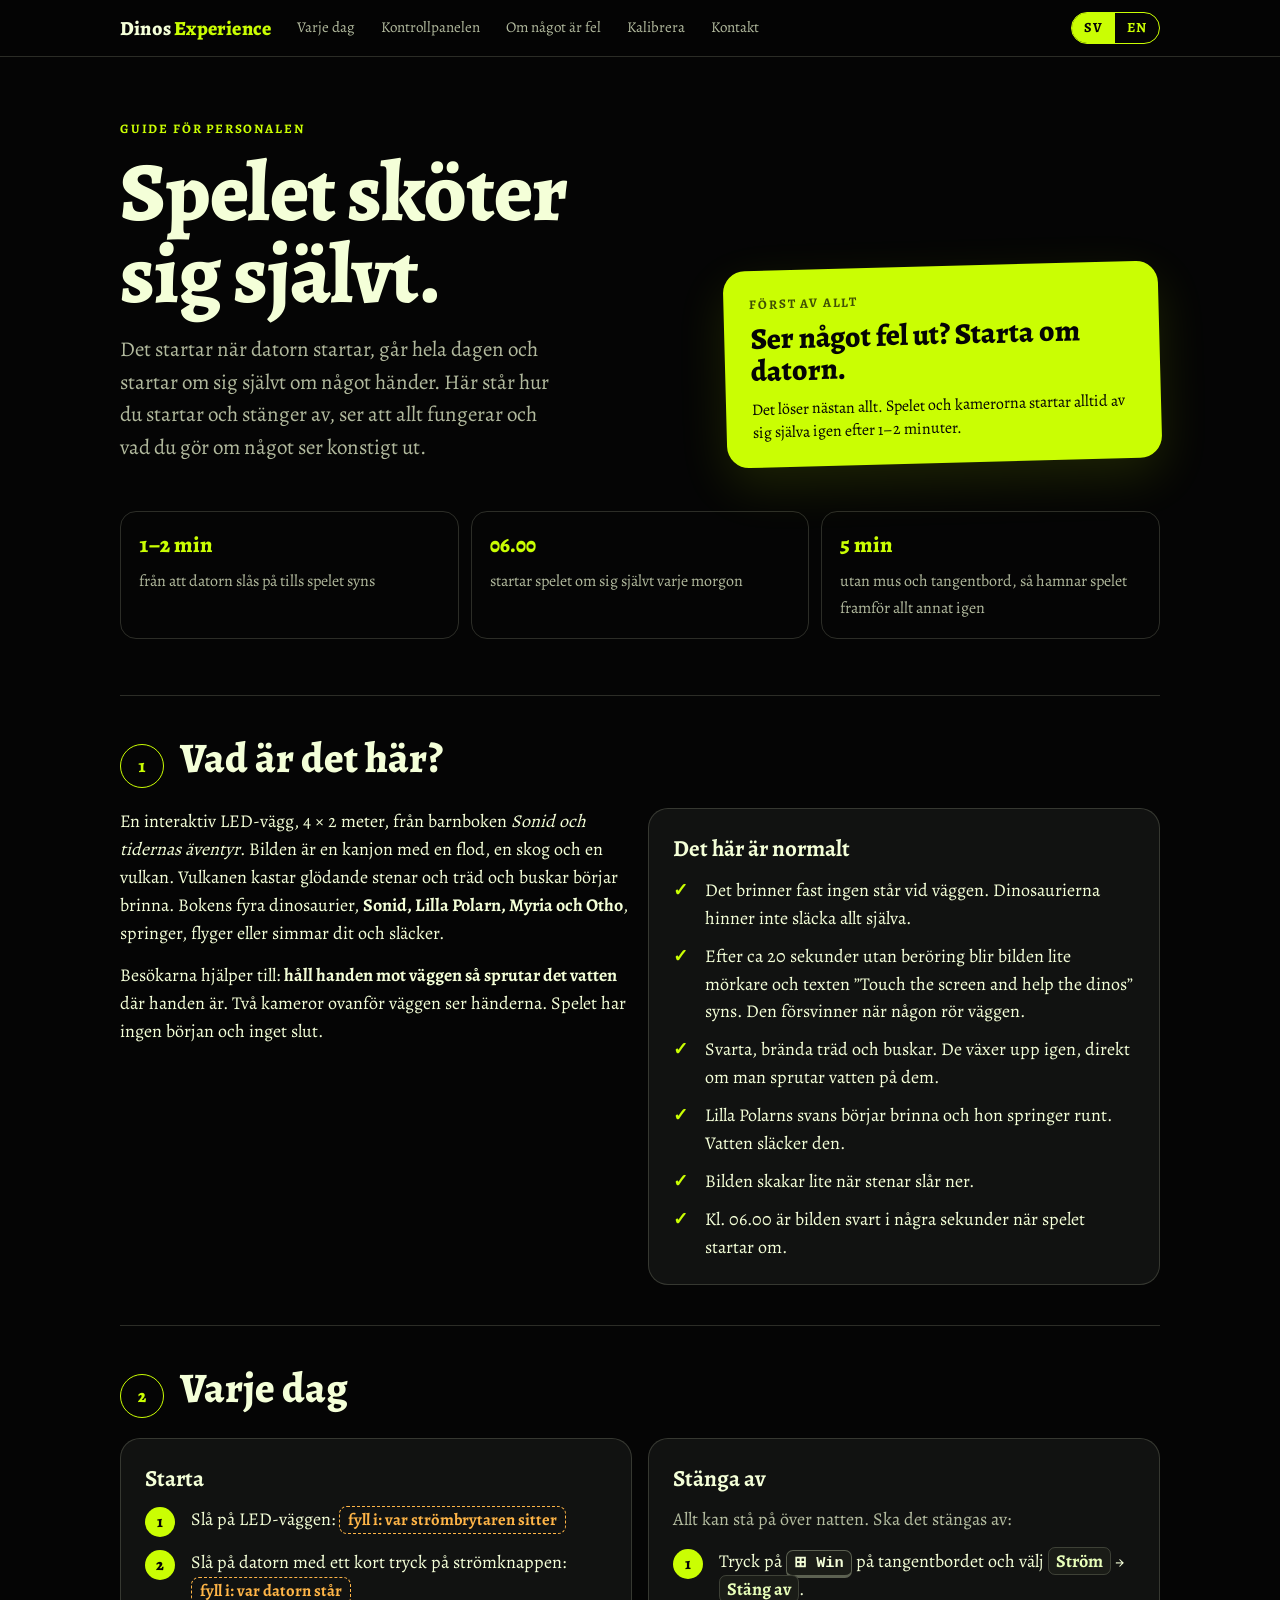
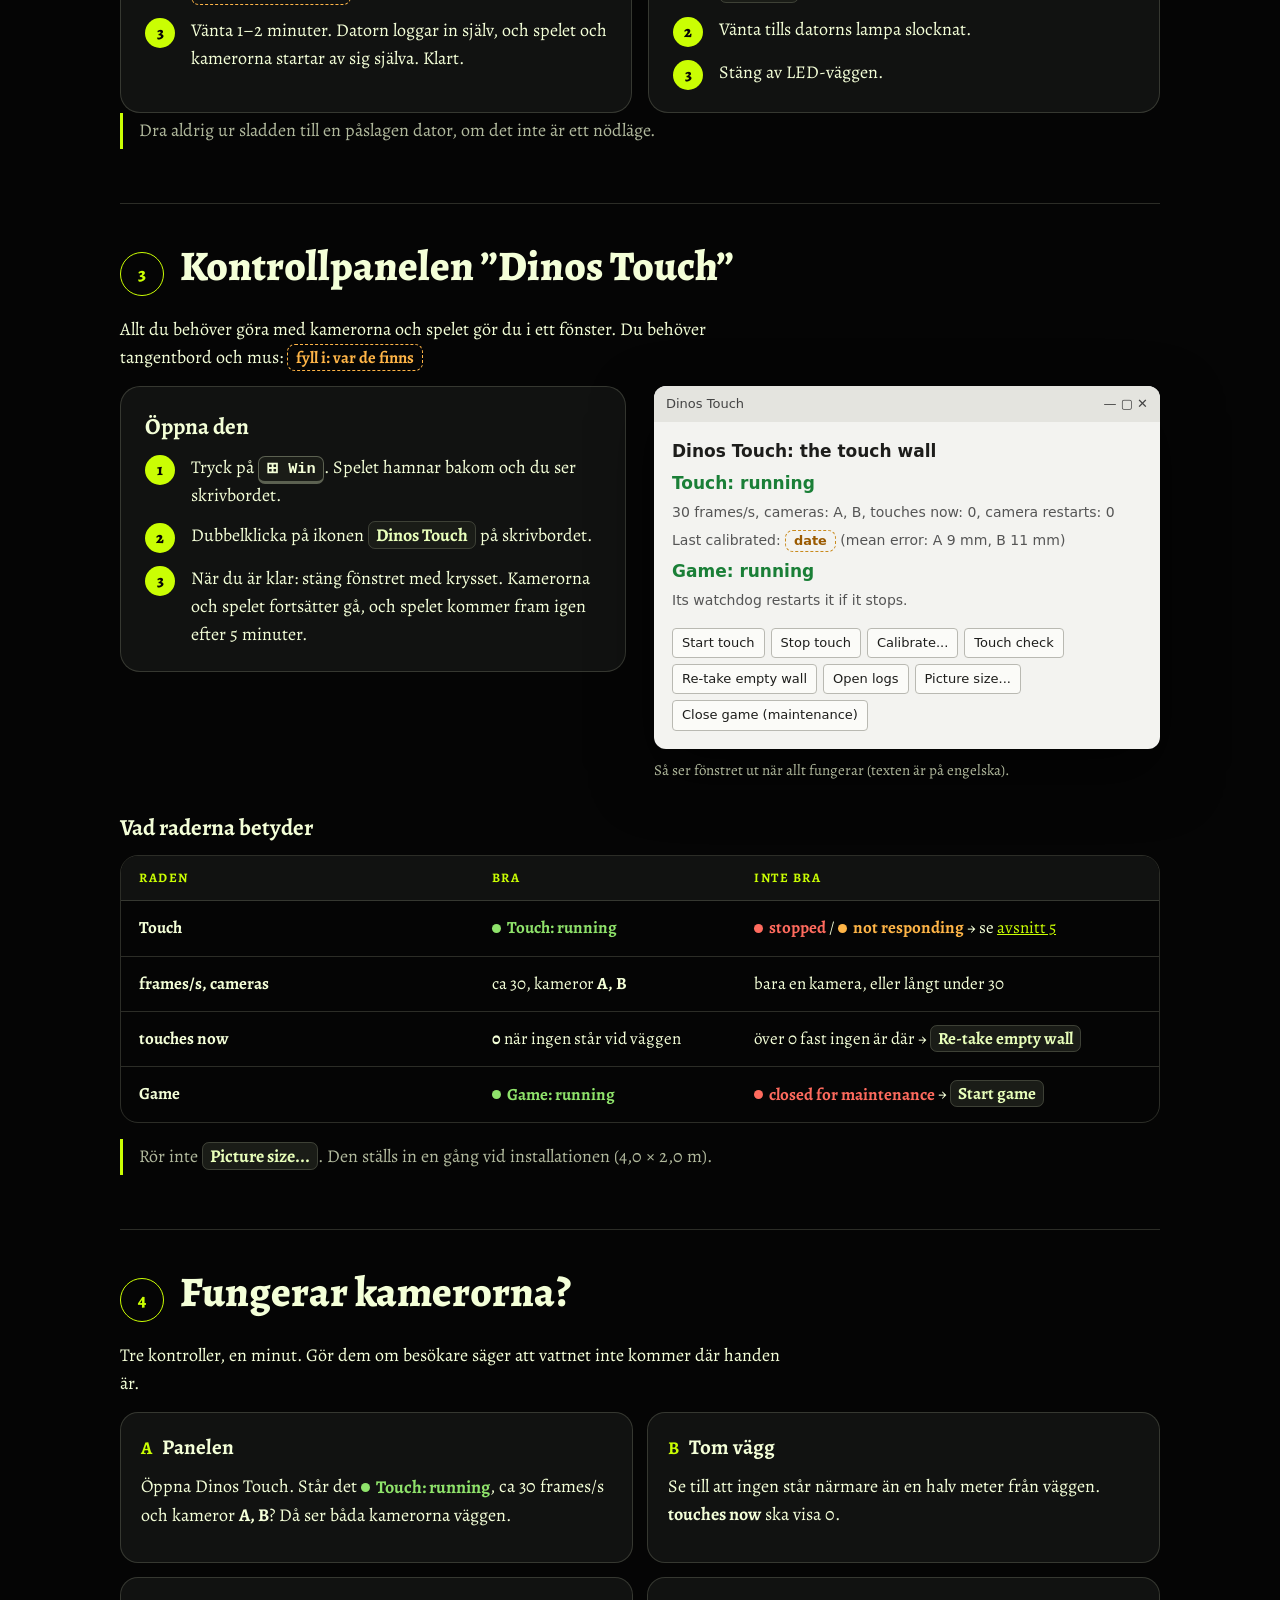
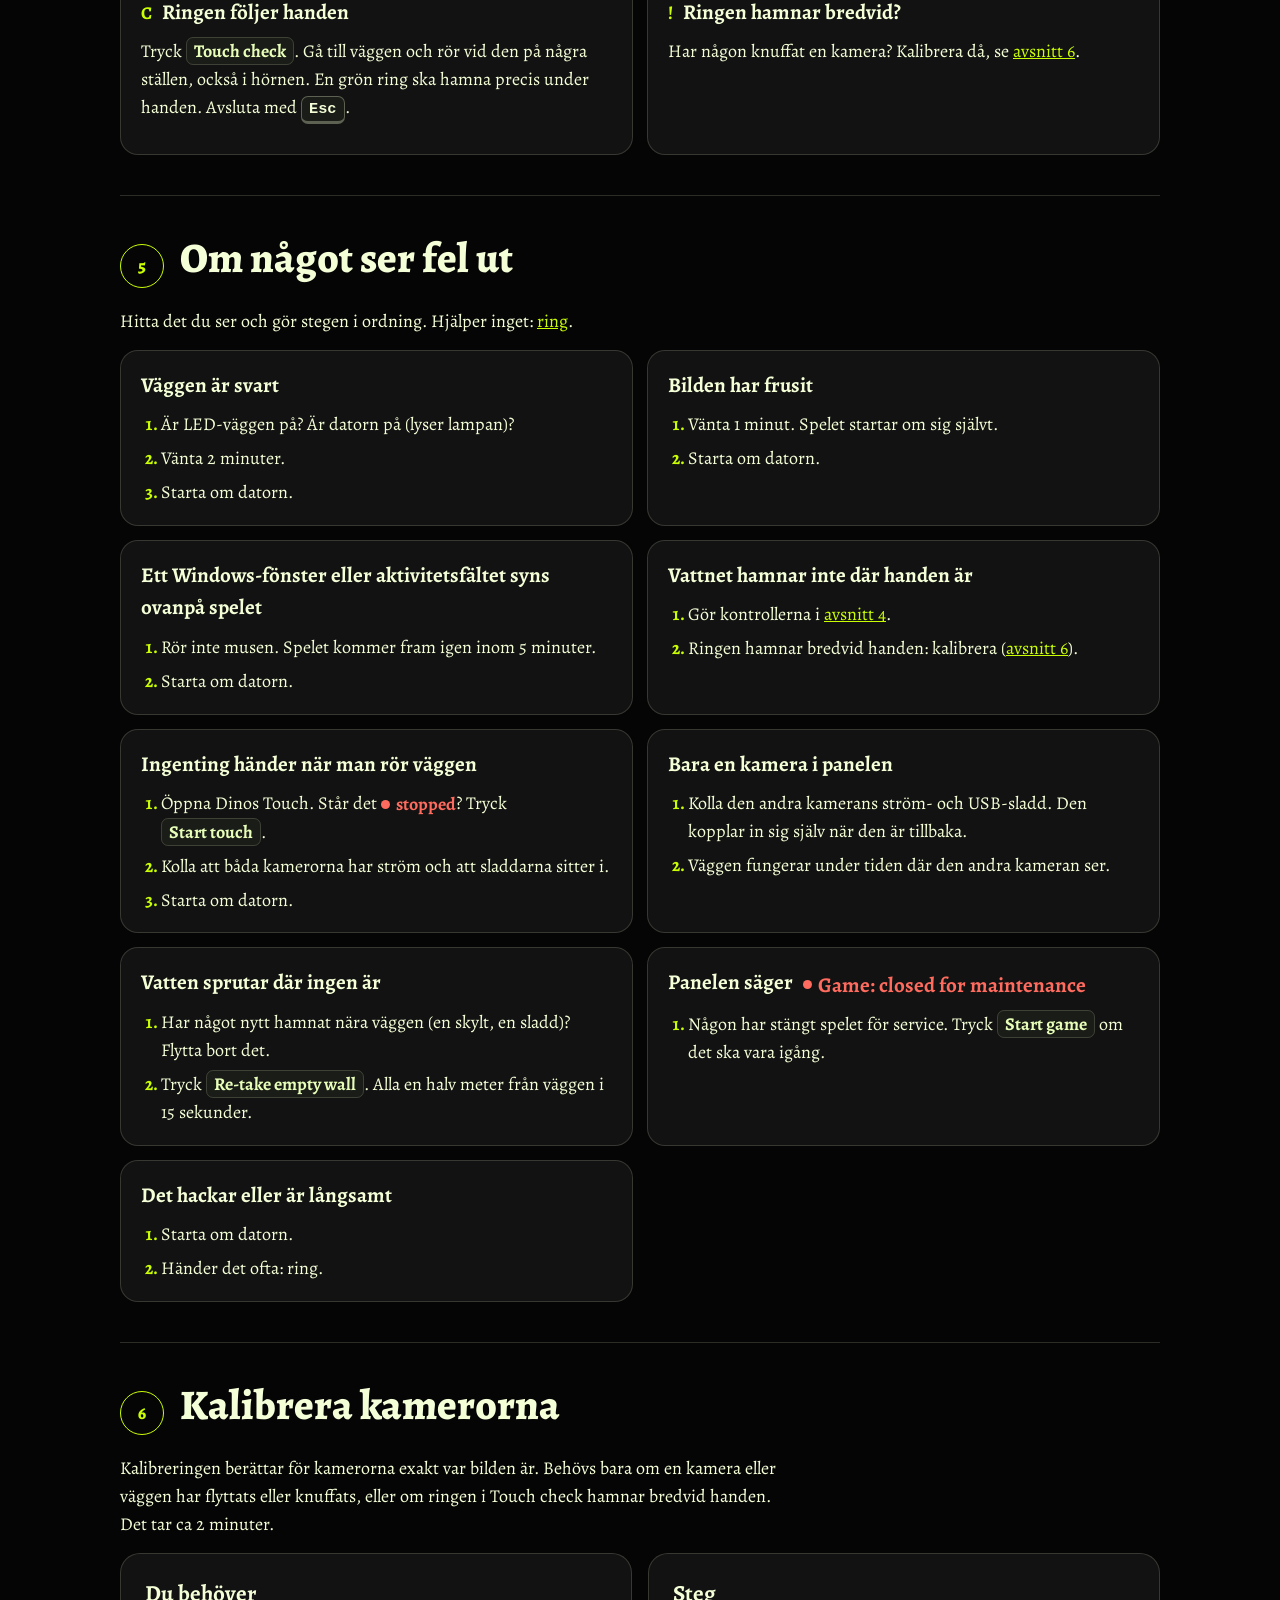
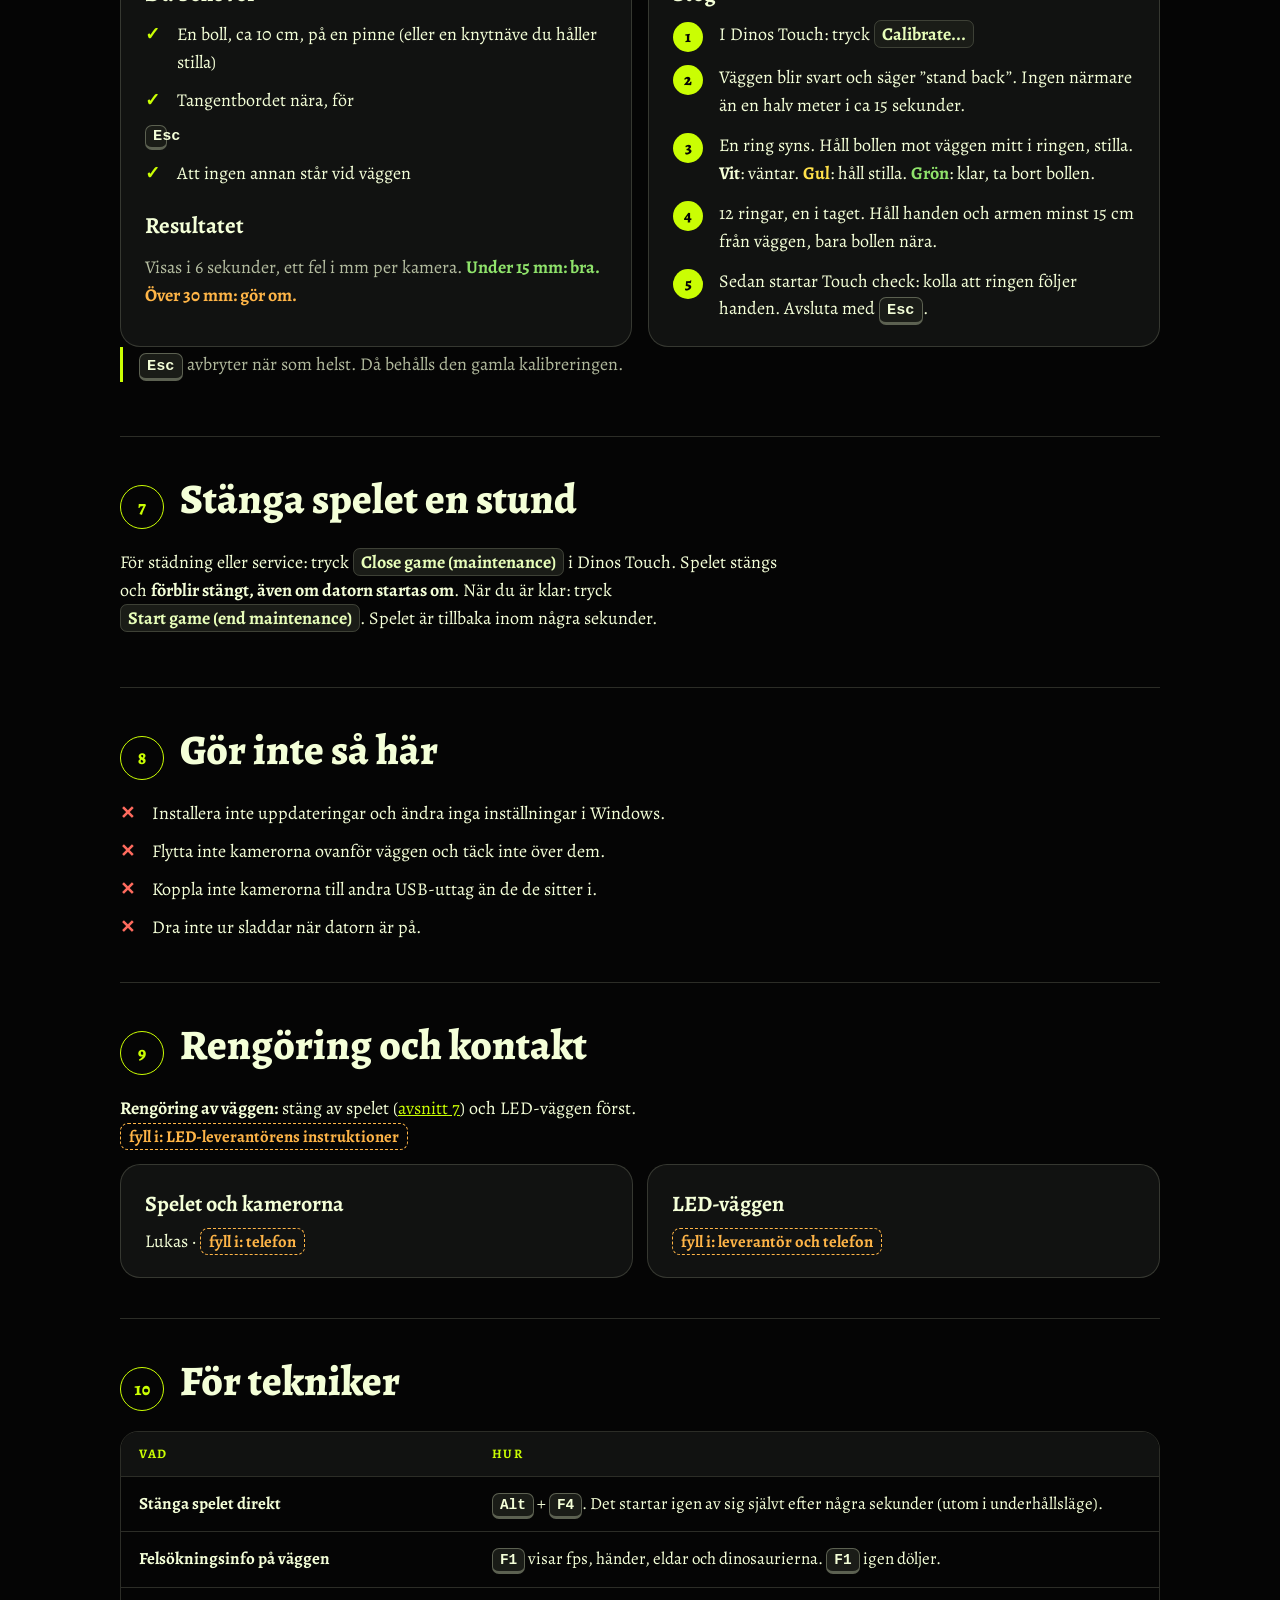
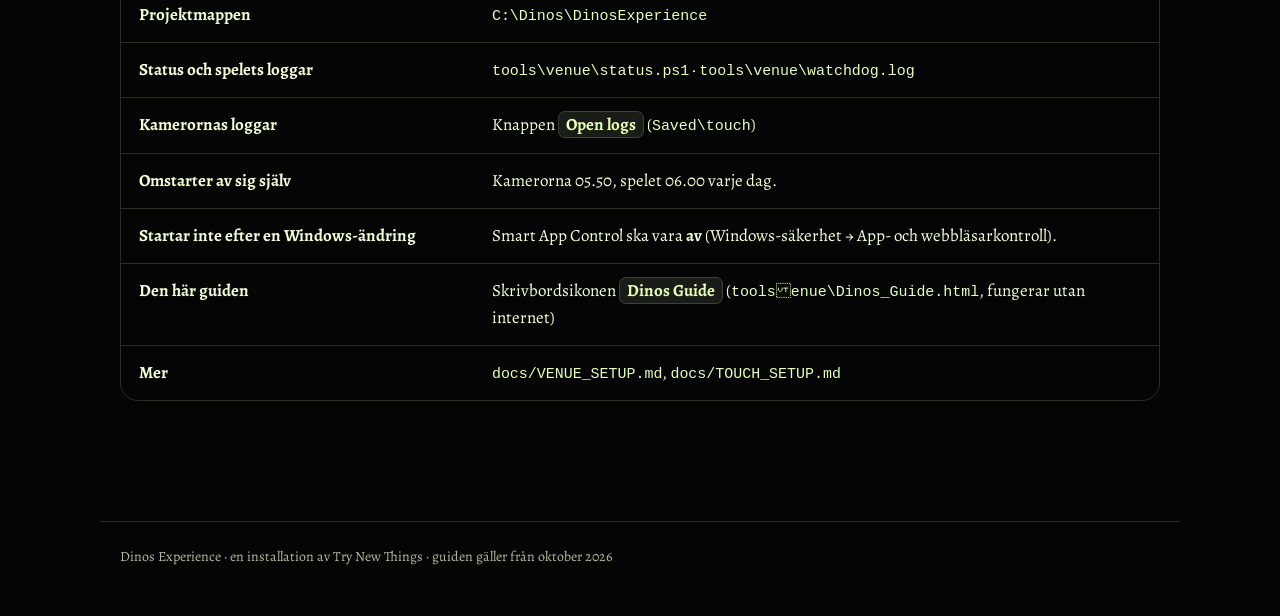
==== dinos-guide/index.html @ 4de09ef0 "Dinos Experience: guide för personalen / staff guide (svenska + engelska, fungerar offline)" ====
<!doctype html>
<html lang="sv">
<head>
<meta charset="utf-8">
<meta name="viewport" content="width=device-width, initial-scale=1, viewport-fit=cover">
<meta name="description" content="Guide för personalen / staff guide: starta, stänga av, kontrollera kamerorna, kalibrera och felsöka LED-väggen.">
<title>Dinos Experience Staff Guide</title>
<style>@font-face{font-family:'Alegreya';font-style:normal;font-weight:400 900;font-display:swap;src:url([data-uri]) format('truetype')}
html:root{--body:"Alegreya",Georgia,"Times New Roman",serif}</style>
</head>
<body>
<style>
/* Layout: one calm reading column on black, Try New Things' lime as the only signal colour;
   a sticky bar with the language switch; each task is a numbered card the eye can find from across the room. */
:root {
  color-scheme: dark;
  --ink: #050505;          /* page */
  --panel: #111211;        /* cards */
  --panel-2: #1a1c17;      /* nested surfaces */
  --line: rgba(244, 255, 216, 0.16);
  --cream: #f4ffd8;        /* main text */
  --cream-soft: rgba(244, 255, 216, 0.72);
  --lime: #cafe03;         /* the one accent */
  --lime-soft: #e8ffba;
  --warn: #ffb547;         /* semantic: attention */
  --bad: #ff6b5e;          /* semantic: stopped */
  --good: #8fe36b;         /* semantic: running */
  --display: "Alegreya", Georgia, "Times New Roman", serif;
  --body: "Alegreya Sans", "Segoe UI", system-ui, sans-serif;
  --mono: ui-monospace, "Cascadia Mono", Consolas, monospace;
  --measure: 66ch;
}
* { box-sizing: border-box; }
html { scroll-behavior: smooth; scroll-padding-top: 84px; }
body {
  margin: 0; background: var(--ink); color: var(--cream);
  font-family: var(--body); font-size: 18px; line-height: 1.55;
  -webkit-font-smoothing: antialiased;
}
@media (prefers-reduced-motion: reduce) { html { scroll-behavior: auto; } * { transition: none !important; } }

/* language switch: one copy of the page per language, toggled on <body> */
#page[data-lang="sv"] [lang="en"], #page[data-lang="en"] [lang="sv"] { display: none !important; }

.bar {
  position: sticky; top: env(safe-area-inset-top, 0px); z-index: 10;
  background: rgba(5, 5, 5, 0.88); backdrop-filter: blur(8px);
  border-bottom: 1px solid var(--line);
}
.bar-in { max-width: 1080px; margin: 0 auto; padding: 12px 20px; display: flex; align-items: center; gap: 16px; }
.brand { font-family: var(--display); font-weight: 800; font-size: 20px; letter-spacing: 0.01em; color: var(--cream); text-decoration: none; }
.brand span { color: var(--lime); }
.bar nav { display: flex; gap: 6px; overflow-x: auto; flex: 1; min-width: 0; scrollbar-width: none; }
.bar nav a {
  color: var(--cream-soft); text-decoration: none; font-size: 15px; white-space: nowrap;
  padding: 4px 10px; border-radius: 999px;
}
.bar nav a:hover, .bar nav a:focus-visible { color: var(--ink); background: var(--lime); outline: none; }
.lang { display: flex; border: 1.5px solid var(--lime); border-radius: 999px; overflow: hidden; flex: none; }
.lang button {
  font: 700 14px/1 var(--body); letter-spacing: 0.08em; padding: 8px 12px; border: 0; cursor: pointer;
  background: transparent; color: var(--lime);
}
.lang button[aria-pressed="true"] { background: var(--lime); color: var(--ink); }
.lang button:focus-visible { outline: 2px solid var(--cream); outline-offset: -4px; }

main { max-width: 1080px; margin: 0 auto; padding-inline: 20px; padding-block: 0 80px; }

/* hero */
.hero { padding-block: 64px 40px; display: grid; grid-template-columns: minmax(0, 1.3fr) minmax(0, 1fr); gap: 40px; align-items: end; }
.eyebrow { font: 700 13px/1.2 var(--body); letter-spacing: 0.14em; text-transform: uppercase; color: var(--lime); }
h1 {
  font-family: var(--display); font-weight: 800; font-size: clamp(44px, 7vw, 84px); line-height: 0.98;
  margin: 14px 0 18px; text-wrap: balance; letter-spacing: -0.01em;
}
.lead { font-size: 21px; color: var(--cream-soft); max-width: 40ch; margin: 0; }
.fix {
  background: var(--lime); color: var(--ink); border-radius: 22px; padding: 26px 26px 24px;
  transform: rotate(-1.5deg); box-shadow: 0 18px 50px rgba(202, 254, 3, 0.12);
}
.fix .eyebrow { color: var(--ink); opacity: 0.7; }
.fix p { font-family: var(--display); font-weight: 800; font-size: 30px; line-height: 1.08; margin: 10px 0 12px; }
.fix small { font-size: 16px; line-height: 1.4; display: block; }

.facts { display: grid; grid-template-columns: repeat(3, minmax(0, 1fr)); gap: 12px; margin-block: 8px 56px; }
.fact { border: 1px solid var(--line); border-radius: 16px; padding: 16px 18px; }
.fact b { display: block; font-family: var(--display); font-size: 22px; font-weight: 800; color: var(--lime); margin-bottom: 4px; font-variant-numeric: tabular-nums; }
.fact span { color: var(--cream-soft); font-size: 16px; }

/* sections */
section { padding-block: 40px; border-top: 1px solid var(--line); }
.sec-head { display: flex; align-items: baseline; gap: 16px; margin-bottom: 20px; }
.num {
  flex: none; width: 44px; height: 44px; border-radius: 50%; border: 1.5px solid var(--lime); color: var(--lime);
  display: grid; place-items: center; font: 800 18px/1 var(--display); font-variant-numeric: tabular-nums;
}
h2 { font-family: var(--display); font-weight: 800; font-size: clamp(30px, 4vw, 42px); line-height: 1.05; margin: 0; text-wrap: balance; }
h3 { font-family: var(--display); font-weight: 700; font-size: 23px; margin: 0 0 10px; }
p { margin: 0 0 14px; max-width: var(--measure); }
.muted { color: var(--cream-soft); }
.two { display: grid; grid-template-columns: repeat(2, minmax(0, 1fr)); gap: 16px; }
.card { background: var(--panel); border: 1px solid var(--line); border-radius: 20px; padding: 22px 24px; min-width: 0; }

ol.steps { list-style: none; padding: 0; margin: 0; display: grid; gap: 12px; counter-reset: s; }
ol.steps li { counter-increment: s; display: grid; grid-template-columns: 34px minmax(0, 1fr); gap: 12px; align-items: start; }
ol.steps li::before {
  content: counter(s); width: 30px; height: 30px; border-radius: 50%; background: var(--lime); color: var(--ink);
  display: grid; place-items: center; font: 800 16px/1 var(--display); margin-top: 1px;
}
ul.ticks { list-style: none; padding: 0; margin: 0; display: grid; gap: 10px; }
ul.ticks li { display: grid; grid-template-columns: 22px minmax(0, 1fr); gap: 10px; }
ul.ticks li::before { content: "✓"; color: var(--lime); font-weight: 700; }
ul.nos li::before { content: "✕"; color: var(--bad); }

/* things to fill in on site */
.fill {
  display: inline-block; border: 1.5px dashed var(--warn); color: var(--warn); border-radius: 8px;
  padding: 0 8px; font-weight: 700; font-size: 0.92em; white-space: nowrap;
}
/* on-screen words, keys */
.ui { font-weight: 700; color: var(--lime-soft); background: var(--panel-2); border: 1px solid var(--line); border-radius: 7px; padding: 1px 7px; white-space: nowrap; }
kbd {
  font: 700 0.85em/1 var(--mono); color: var(--cream); background: var(--panel-2); border: 1px solid rgba(244,255,216,0.3);
  border-bottom-width: 3px; border-radius: 7px; padding: 3px 7px; white-space: nowrap;
}
.note { border-left: 3px solid var(--lime); padding: 4px 0 4px 16px; color: var(--cream-soft); max-width: var(--measure); }

/* the control panel, drawn */
.window { background: #f3f3f0; color: #1d1d1b; border-radius: 12px; overflow: hidden; box-shadow: 0 24px 60px rgba(0,0,0,0.6); max-width: 560px; font-family: "Segoe UI", system-ui, sans-serif; }
.win-title { background: #e4e4df; padding: 8px 12px; font-size: 13px; display: flex; justify-content: space-between; color: #444; }
.win-body { padding: 16px 18px 18px; display: grid; gap: 6px; font-size: 14px; }
.win-body .big { font-size: 17px; font-weight: 700; }
.win-body .ok { color: #1a7f37; }
.win-body .dim { color: #555; }
.win-btns { display: flex; flex-wrap: wrap; gap: 6px; margin-top: 10px; }
.win-btns span { border: 1px solid #b9b9b2; background: #fbfbf8; border-radius: 4px; padding: 4px 9px; font-size: 13px; }
.panel-grid { display: grid; grid-template-columns: minmax(0, 1fr) minmax(0, 1fr); gap: 28px; align-items: start; }

/* tables */
.tbl { overflow-x: auto; border: 1px solid var(--line); border-radius: 18px; }
table { width: 100%; border-collapse: collapse; font-size: 17px; }
th { text-align: left; font: 700 13px/1.2 var(--body); letter-spacing: 0.12em; text-transform: uppercase; color: var(--lime); padding: 14px 18px; background: var(--panel); }
td { padding: 14px 18px; border-top: 1px solid var(--line); vertical-align: top; }
td:first-child { font-weight: 700; color: var(--cream); width: 34%; }
td .muted { font-size: 16px; }

/* trouble: symptom cards */
.trouble { display: grid; grid-template-columns: repeat(2, minmax(0, 1fr)); gap: 14px; }
.t { background: var(--panel); border: 1px solid var(--line); border-radius: 18px; padding: 18px 20px; min-width: 0; }
.t h3 { font-size: 21px; display: flex; gap: 10px; align-items: baseline; }
.t h3 i { font-style: normal; color: var(--lime); font-size: 18px; }
.t ol { margin: 0; padding-left: 20px; display: grid; gap: 6px; }
.t ol li::marker { color: var(--lime); font-weight: 700; }

.status { display: inline-flex; align-items: center; gap: 6px; font-weight: 700; }
.status::before { content: ""; width: 9px; height: 9px; border-radius: 50%; background: currentColor; }
.s-good { color: var(--good); } .s-warn { color: var(--warn); } .s-bad { color: var(--bad); }

.contact { display: grid; grid-template-columns: repeat(2, minmax(0, 1fr)); gap: 14px; }
.contact .card b { font-family: var(--display); font-size: 22px; display: block; margin-bottom: 6px; }

footer { max-width: 1080px; margin: 0 auto; padding: 24px 20px 48px; color: var(--cream-soft); font-size: 14px; border-top: 1px solid var(--line); }
code { font-family: var(--mono); font-size: 0.88em; color: var(--lime-soft); word-break: break-all; }

@media (max-width: 820px) {
  .hero, .two, .panel-grid, .trouble, .contact { grid-template-columns: minmax(0, 1fr); }
  .facts { grid-template-columns: minmax(0, 1fr); }
  .hero { padding-block: 36px 28px; }
  .bar nav { display: none; }
  .brand { flex: 1; }
  .fix { transform: none; }
  td:first-child { width: 42%; }
}

/* printing from a browser (the file in the repo): light, plain, both stacked in the chosen language */
@media print {
  :root { --ink: #fff; --panel: #fff; --panel-2: #f4f4f0; --cream: #111; --cream-soft: #444; --line: #ccc; --lime: #3d5200; --lime-soft: #223000; }
  body { font-size: 12pt; }
  .bar { display: none; }
  .fix { background: #f0ffc2; color: #111; transform: none; box-shadow: none; }
  section { break-inside: avoid-page; padding-block: 18px; }
  .t, .card { break-inside: avoid; }
  .window { box-shadow: none; border: 1px solid #999; }
}
</style>

<div id="page" data-lang="sv">
<header class="bar">
  <div class="bar-in">
    <a class="brand" href="#top">Dinos <span>Experience</span></a>
    <nav aria-label="Sections">
      <a href="#daily"><span lang="sv">Varje dag</span><span lang="en">Every day</span></a>
      <a href="#panel"><span lang="sv">Kontrollpanelen</span><span lang="en">Control panel</span></a>
      <a href="#trouble"><span lang="sv">Om något är fel</span><span lang="en">If something's wrong</span></a>
      <a href="#calibrate"><span lang="sv">Kalibrera</span><span lang="en">Calibrate</span></a>
      <a href="#contact"><span lang="sv">Kontakt</span><span lang="en">Contact</span></a>
    </nav>
    <div class="lang" role="group" aria-label="Language / Språk">
      <button type="button" id="btn-sv" aria-pressed="true">SV</button>
      <button type="button" id="btn-en" aria-pressed="false">EN</button>
    </div>
  </div>
</header>

<main id="top">

  <div class="hero">
    <div>
      <div class="eyebrow"><span lang="sv">Guide för personalen</span><span lang="en">Staff guide</span></div>
      <h1><span lang="sv">Spelet sköter sig självt.</span><span lang="en">The game looks after itself.</span></h1>
      <p class="lead" lang="sv">Det startar när datorn startar, går hela dagen och startar om sig självt om något händer. Här står hur du startar och stänger av, ser att allt fungerar och vad du gör om något ser konstigt ut.</p>
      <p class="lead" lang="en">It starts when the computer starts, runs all day and restarts itself if something goes wrong. This guide shows how to switch it on and off, check that it works, and what to do if something looks odd.</p>
    </div>
    <div class="fix" role="note">
      <div class="eyebrow"><span lang="sv">Först av allt</span><span lang="en">First of all</span></div>
      <p><span lang="sv">Ser något fel ut? Starta om datorn.</span><span lang="en">Something looks wrong? Restart the computer.</span></p>
      <small lang="sv">Det löser nästan allt. Spelet och kamerorna startar alltid av sig själva igen efter 1–2 minuter.</small>
      <small lang="en">It fixes almost everything. The game and the cameras always start again by themselves after 1–2 minutes.</small>
    </div>
  </div>

  <div class="facts">
    <div class="fact"><b>1–2 min</b><span lang="sv">från att datorn slås på tills spelet syns</span><span lang="en">from switching the computer on until the game shows</span></div>
    <div class="fact"><b>06.00</b><span lang="sv">startar spelet om sig självt varje morgon</span><span lang="en">the game restarts itself every morning</span></div>
    <div class="fact"><b>5 min</b><span lang="sv">utan mus och tangentbord, så hamnar spelet framför allt annat igen</span><span lang="en">without mouse and keyboard, and the game comes back in front of everything</span></div>
  </div>

  <!-- 1 -->
  <section id="about">
    <div class="sec-head"><div class="num">1</div><h2><span lang="sv">Vad är det här?</span><span lang="en">What is this?</span></h2></div>
    <div class="two">
      <div>
        <p lang="sv">En interaktiv LED-vägg, 4 × 2 meter, från barnboken <i>Sonid och tidernas äventyr</i>. Bilden är en kanjon med en flod, en skog och en vulkan. Vulkanen kastar glödande stenar och träd och buskar börjar brinna. Bokens fyra dinosaurier, <b>Sonid, Lilla Polarn, Myria och Otho</b>, springer, flyger eller simmar dit och släcker.</p>
        <p lang="en">An interactive LED wall, 4 × 2 metres, based on the children's book <i>Sonid och tidernas äventyr</i>. The picture is a canyon with a river, a forest and a volcano. The volcano throws glowing rocks and trees and bushes catch fire. The book's four dinosaurs, <b>Sonid, Lilla Polarn, Myria and Otho</b>, run, fly or swim there and put the fires out.</p>
        <p lang="sv">Besökarna hjälper till: <b>håll handen mot väggen så sprutar det vatten</b> där handen är. Två kameror ovanför väggen ser händerna. Spelet har ingen början och inget slut.</p>
        <p lang="en">Visitors help: <b>hold a hand against the wall and water sprays</b> where the hand is. Two cameras above the wall see the hands. The game has no start and no end.</p>
      </div>
      <div class="card">
        <h3><span lang="sv">Det här är normalt</span><span lang="en">This is normal</span></h3>
        <ul class="ticks" lang="sv">
          <li>Det brinner fast ingen står vid väggen. Dinosaurierna hinner inte släcka allt själva.</li>
          <li>Efter ca 20 sekunder utan beröring blir bilden lite mörkare och texten ”Touch the screen and help the dinos” syns. Den försvinner när någon rör väggen.</li>
          <li>Svarta, brända träd och buskar. De växer upp igen, direkt om man sprutar vatten på dem.</li>
          <li>Lilla Polarns svans börjar brinna och hon springer runt. Vatten släcker den.</li>
          <li>Bilden skakar lite när stenar slår ner.</li>
          <li>Kl. 06.00 är bilden svart i några sekunder när spelet startar om.</li>
        </ul>
        <ul class="ticks" lang="en">
          <li>Things burn even when nobody is at the wall. The dinosaurs can't put everything out alone.</li>
          <li>After about 20 seconds without a touch the picture dims and "Touch the screen and help the dinos" appears. It goes away when someone touches the wall.</li>
          <li>Black, burnt trees and bushes. They grow back, at once if you spray water on them.</li>
          <li>Lilla Polarn's tail catches fire and she runs around. Water puts it out.</li>
          <li>The picture shakes a little when rocks land.</li>
          <li>At 06:00 the picture is black for a few seconds while the game restarts.</li>
        </ul>
      </div>
    </div>
  </section>

  <!-- 2 -->
  <section id="daily">
    <div class="sec-head"><div class="num">2</div><h2><span lang="sv">Varje dag</span><span lang="en">Every day</span></h2></div>
    <div class="two">
      <div class="card">
        <h3><span lang="sv">Starta</span><span lang="en">Switch on</span></h3>
        <ol class="steps" lang="sv">
          <li><span>Slå på LED-väggen: <span class="fill">fyll i: var strömbrytaren sitter</span></span></li>
          <li><span>Slå på datorn med ett kort tryck på strömknappen: <span class="fill">fyll i: var datorn står</span></span></li>
          <li><span>Vänta 1–2 minuter. Datorn loggar in själv, och spelet och kamerorna startar av sig själva. Klart.</span></li>
        </ol>
        <ol class="steps" lang="en">
          <li><span>Switch on the LED wall: <span class="fill">to fill in: where the switch is</span></span></li>
          <li><span>Switch on the computer with a short press on its power button: <span class="fill">to fill in: where the computer is</span></span></li>
          <li><span>Wait 1–2 minutes. The computer logs in by itself, and the game and cameras start by themselves. Done.</span></li>
        </ol>
      </div>
      <div class="card">
        <h3><span lang="sv">Stänga av</span><span lang="en">Switch off</span></h3>
        <p class="muted" lang="sv">Allt kan stå på över natten. Ska det stängas av:</p>
        <p class="muted" lang="en">Everything can stay on overnight. To switch off:</p>
        <ol class="steps" lang="sv">
          <li><span>Tryck på <kbd>⊞ Win</kbd> på tangentbordet och välj <span class="ui">Ström</span> → <span class="ui">Stäng av</span>.</span></li>
          <li><span>Vänta tills datorns lampa slocknat.</span></li>
          <li><span>Stäng av LED-väggen.</span></li>
        </ol>
        <ol class="steps" lang="en">
          <li><span>Press <kbd>⊞ Win</kbd> on the keyboard and choose <span class="ui">Power</span> → <span class="ui">Shut down</span>.</span></li>
          <li><span>Wait until the computer's light is off.</span></li>
          <li><span>Switch off the LED wall.</span></li>
        </ol>
      </div>
    </div>
    <p class="note" lang="sv">Dra aldrig ur sladden till en påslagen dator, om det inte är ett nödläge.</p>
    <p class="note" lang="en">Never pull the plug on a running computer unless it is an emergency.</p>
  </section>

  <!-- 3 -->
  <section id="panel">
    <div class="sec-head"><div class="num">3</div><h2><span lang="sv">Kontrollpanelen ”Dinos Touch”</span><span lang="en">The “Dinos Touch” control panel</span></h2></div>
    <p lang="sv">Allt du behöver göra med kamerorna och spelet gör du i ett fönster. Du behöver tangentbord och mus: <span class="fill">fyll i: var de finns</span></p>
    <p lang="en">Everything you need to do with the cameras and the game happens in one window. You need a keyboard and mouse: <span class="fill">to fill in: where they are</span></p>
    <div class="panel-grid">
      <div class="card">
        <h3><span lang="sv">Öppna den</span><span lang="en">Open it</span></h3>
        <ol class="steps" lang="sv">
          <li><span>Tryck på <kbd>⊞ Win</kbd>. Spelet hamnar bakom och du ser skrivbordet.</span></li>
          <li><span>Dubbelklicka på ikonen <span class="ui">Dinos Touch</span> på skrivbordet.</span></li>
          <li><span>När du är klar: stäng fönstret med krysset. Kamerorna och spelet fortsätter gå, och spelet kommer fram igen efter 5 minuter.</span></li>
        </ol>
        <ol class="steps" lang="en">
          <li><span>Press <kbd>⊞ Win</kbd>. The game goes behind and you see the desktop.</span></li>
          <li><span>Double-click the <span class="ui">Dinos Touch</span> icon on the desktop.</span></li>
          <li><span>When you're done: close the window with the ✕. The cameras and the game keep running, and the game comes back to the front after 5 minutes.</span></li>
        </ol>
      </div>
      <figure style="margin:0">
        <div class="window" role="img" aria-label="Dinos Touch window when everything works">
          <div class="win-title"><span>Dinos Touch</span><span>— ▢ ✕</span></div>
          <div class="win-body">
            <div class="big">Dinos Touch: the touch wall</div>
            <div class="big ok">Touch: running</div>
            <div class="dim">30 frames/s, cameras: A, B, touches now: 0, camera restarts: 0</div>
            <div class="dim">Last calibrated: <span class="fill" style="color:#9a5a00;border-color:#c98a1c">date</span> (mean error: A 9 mm, B 11 mm)</div>
            <div class="big ok">Game: running</div>
            <div class="dim">Its watchdog restarts it if it stops.</div>
            <div class="win-btns"><span>Start touch</span><span>Stop touch</span><span>Calibrate...</span><span>Touch check</span><span>Re-take empty wall</span><span>Open logs</span><span>Picture size...</span><span>Close game (maintenance)</span></div>
          </div>
        </div>
        <figcaption class="muted" style="font-size:15px;margin-top:10px"><span lang="sv">Så ser fönstret ut när allt fungerar (texten är på engelska).</span><span lang="en">The window when everything works.</span></figcaption>
      </figure>
    </div>

    <h3 style="margin-top:28px"><span lang="sv">Vad raderna betyder</span><span lang="en">What the lines mean</span></h3>
    <div class="tbl">
      <table lang="sv">
        <thead><tr><th>Raden</th><th>Bra</th><th>Inte bra</th></tr></thead>
        <tbody>
          <tr><td>Touch</td><td><span class="status s-good">Touch: running</span></td><td><span class="status s-bad">stopped</span> / <span class="status s-warn">not responding</span> → se <a href="#trouble" style="color:var(--lime)">avsnitt 5</a></td></tr>
          <tr><td>frames/s, cameras</td><td>ca 30, kameror <b>A, B</b></td><td>bara en kamera, eller långt under 30</td></tr>
          <tr><td>touches now</td><td><b>0</b> när ingen står vid väggen</td><td>över 0 fast ingen är där → <span class="ui">Re-take empty wall</span></td></tr>
          <tr><td>Game</td><td><span class="status s-good">Game: running</span></td><td><span class="status s-bad">closed for maintenance</span> → <span class="ui">Start game</span></td></tr>
        </tbody>
      </table>
      <table lang="en">
        <thead><tr><th>Line</th><th>Good</th><th>Not good</th></tr></thead>
        <tbody>
          <tr><td>Touch</td><td><span class="status s-good">Touch: running</span></td><td><span class="status s-bad">stopped</span> / <span class="status s-warn">not responding</span> → see <a href="#trouble" style="color:var(--lime)">section 5</a></td></tr>
          <tr><td>frames/s, cameras</td><td>about 30, cameras <b>A, B</b></td><td>only one camera, or far below 30</td></tr>
          <tr><td>touches now</td><td><b>0</b> when nobody is at the wall</td><td>above 0 with nobody there → <span class="ui">Re-take empty wall</span></td></tr>
          <tr><td>Game</td><td><span class="status s-good">Game: running</span></td><td><span class="status s-bad">closed for maintenance</span> → <span class="ui">Start game</span></td></tr>
        </tbody>
      </table>
    </div>
    <p class="note" style="margin-top:16px" lang="sv">Rör inte <span class="ui">Picture size...</span>. Den ställs in en gång vid installationen (4,0 × 2,0 m).</p>
    <p class="note" style="margin-top:16px" lang="en">Don't touch <span class="ui">Picture size...</span>. It is set once at installation (4.0 × 2.0 m).</p>
  </section>

  <!-- 4 -->
  <section id="cameras">
    <div class="sec-head"><div class="num">4</div><h2><span lang="sv">Fungerar kamerorna?</span><span lang="en">Are the cameras working?</span></h2></div>
    <p lang="sv">Tre kontroller, en minut. Gör dem om besökare säger att vattnet inte kommer där handen är.</p>
    <p lang="en">Three checks, one minute. Do them if visitors say the water doesn't come where their hand is.</p>
    <div class="trouble">
      <div class="t">
        <h3><i>A</i><span lang="sv">Panelen</span><span lang="en">The panel</span></h3>
        <p lang="sv">Öppna Dinos Touch. Står det <span class="status s-good">Touch: running</span>, ca 30 frames/s och kameror <b>A, B</b>? Då ser båda kamerorna väggen.</p>
        <p lang="en">Open Dinos Touch. Does it say <span class="status s-good">Touch: running</span>, about 30 frames/s and cameras <b>A, B</b>? Then both cameras see the wall.</p>
      </div>
      <div class="t">
        <h3><i>B</i><span lang="sv">Tom vägg</span><span lang="en">Empty wall</span></h3>
        <p lang="sv">Se till att ingen står närmare än en halv meter från väggen. <b>touches now</b> ska visa 0.</p>
        <p lang="en">Make sure nobody is closer than half a metre to the wall. <b>touches now</b> should show 0.</p>
      </div>
      <div class="t">
        <h3><i>C</i><span lang="sv">Ringen följer handen</span><span lang="en">The ring follows the hand</span></h3>
        <p lang="sv">Tryck <span class="ui">Touch check</span>. Gå till väggen och rör vid den på några ställen, också i hörnen. En grön ring ska hamna precis under handen. Avsluta med <kbd>Esc</kbd>.</p>
        <p lang="en">Press <span class="ui">Touch check</span>. Go to the wall and touch it in a few places, corners too. A green ring should sit right under your hand. Press <kbd>Esc</kbd> to finish.</p>
      </div>
      <div class="t">
        <h3><i>!</i><span lang="sv">Ringen hamnar bredvid?</span><span lang="en">Ring lands beside the hand?</span></h3>
        <p lang="sv">Har någon knuffat en kamera? Kalibrera då, se <a href="#calibrate" style="color:var(--lime)">avsnitt 6</a>.</p>
        <p lang="en">Has someone bumped a camera? Then calibrate, see <a href="#calibrate" style="color:var(--lime)">section 6</a>.</p>
      </div>
    </div>
  </section>

  <!-- 5 -->
  <section id="trouble">
    <div class="sec-head"><div class="num">5</div><h2><span lang="sv">Om något ser fel ut</span><span lang="en">If something looks wrong</span></h2></div>
    <p lang="sv">Hitta det du ser och gör stegen i ordning. Hjälper inget: <a href="#contact" style="color:var(--lime)">ring</a>.</p>
    <p lang="en">Find what you see and follow the steps in order. If nothing helps: <a href="#contact" style="color:var(--lime)">call</a>.</p>
    <div class="trouble" lang="sv">
      <div class="t"><h3>Väggen är svart</h3><ol><li>Är LED-väggen på? Är datorn på (lyser lampan)?</li><li>Vänta 2 minuter.</li><li>Starta om datorn.</li></ol></div>
      <div class="t"><h3>Bilden har frusit</h3><ol><li>Vänta 1 minut. Spelet startar om sig självt.</li><li>Starta om datorn.</li></ol></div>
      <div class="t"><h3>Ett Windows-fönster eller aktivitetsfältet syns ovanpå spelet</h3><ol><li>Rör inte musen. Spelet kommer fram igen inom 5 minuter.</li><li>Starta om datorn.</li></ol></div>
      <div class="t"><h3>Vattnet hamnar inte där handen är</h3><ol><li>Gör kontrollerna i <a href="#cameras" style="color:var(--lime)">avsnitt 4</a>.</li><li>Ringen hamnar bredvid handen: kalibrera (<a href="#calibrate" style="color:var(--lime)">avsnitt 6</a>).</li></ol></div>
      <div class="t"><h3>Ingenting händer när man rör väggen</h3><ol><li>Öppna Dinos Touch. Står det <span class="status s-bad">stopped</span>? Tryck <span class="ui">Start touch</span>.</li><li>Kolla att båda kamerorna har ström och att sladdarna sitter i.</li><li>Starta om datorn.</li></ol></div>
      <div class="t"><h3>Bara en kamera i panelen</h3><ol><li>Kolla den andra kamerans ström- och USB-sladd. Den kopplar in sig själv när den är tillbaka.</li><li>Väggen fungerar under tiden där den andra kameran ser.</li></ol></div>
      <div class="t"><h3>Vatten sprutar där ingen är</h3><ol><li>Har något nytt hamnat nära väggen (en skylt, en sladd)? Flytta bort det.</li><li>Tryck <span class="ui">Re-take empty wall</span>. Alla en halv meter från väggen i 15 sekunder.</li></ol></div>
      <div class="t"><h3>Panelen säger <span class="status s-bad">Game: closed for maintenance</span></h3><ol><li>Någon har stängt spelet för service. Tryck <span class="ui">Start game</span> om det ska vara igång.</li></ol></div>
      <div class="t"><h3>Det hackar eller är långsamt</h3><ol><li>Starta om datorn.</li><li>Händer det ofta: ring.</li></ol></div>
    </div>
    <div class="trouble" lang="en">
      <div class="t"><h3>The wall is black</h3><ol><li>Is the LED wall on? Is the computer on (light on)?</li><li>Wait 2 minutes.</li><li>Restart the computer.</li></ol></div>
      <div class="t"><h3>The picture is frozen</h3><ol><li>Wait 1 minute. The game restarts itself.</li><li>Restart the computer.</li></ol></div>
      <div class="t"><h3>A Windows window or the taskbar shows on top of the game</h3><ol><li>Don't touch the mouse. The game comes back to the front within 5 minutes.</li><li>Restart the computer.</li></ol></div>
      <div class="t"><h3>The water doesn't land where the hand is</h3><ol><li>Do the checks in <a href="#cameras" style="color:var(--lime)">section 4</a>.</li><li>The ring lands beside the hand: calibrate (<a href="#calibrate" style="color:var(--lime)">section 6</a>).</li></ol></div>
      <div class="t"><h3>Nothing happens when you touch the wall</h3><ol><li>Open Dinos Touch. Does it say <span class="status s-bad">stopped</span>? Press <span class="ui">Start touch</span>.</li><li>Check that both cameras have power and their cables are plugged in.</li><li>Restart the computer.</li></ol></div>
      <div class="t"><h3>Only one camera in the panel</h3><ol><li>Check the other camera's power and USB cable. It reconnects by itself when it's back.</li><li>Meanwhile the wall works where the other camera sees.</li></ol></div>
      <div class="t"><h3>Water sprays where nobody is</h3><ol><li>Has something new ended up near the wall (a sign, a cable)? Move it away.</li><li>Press <span class="ui">Re-take empty wall</span>. Everyone half a metre from the wall for 15 seconds.</li></ol></div>
      <div class="t"><h3>The panel says <span class="status s-bad">Game: closed for maintenance</span></h3><ol><li>Someone closed the game for service. Press <span class="ui">Start game</span> if it should be running.</li></ol></div>
      <div class="t"><h3>It stutters or is slow</h3><ol><li>Restart the computer.</li><li>If it happens often: call.</li></ol></div>
    </div>
  </section>

  <!-- 6 -->
  <section id="calibrate">
    <div class="sec-head"><div class="num">6</div><h2><span lang="sv">Kalibrera kamerorna</span><span lang="en">Calibrate the cameras</span></h2></div>
    <p lang="sv">Kalibreringen berättar för kamerorna exakt var bilden är. Behövs bara om en kamera eller väggen har flyttats eller knuffats, eller om ringen i Touch check hamnar bredvid handen. Det tar ca 2 minuter.</p>
    <p lang="en">Calibration tells the cameras exactly where the picture is. It's only needed if a camera or the wall was moved or bumped, or the ring in Touch check lands beside the hand. It takes about 2 minutes.</p>
    <div class="two">
      <div class="card">
        <h3><span lang="sv">Du behöver</span><span lang="en">You need</span></h3>
        <ul class="ticks" lang="sv"><li>En boll, ca 10 cm, på en pinne (eller en knytnäve du håller stilla)</li><li>Tangentbordet nära, för <kbd>Esc</kbd></li><li>Att ingen annan står vid väggen</li></ul>
        <ul class="ticks" lang="en"><li>A ball of about 10 cm on a stick (or a fist held still)</li><li>The keyboard nearby, for <kbd>Esc</kbd></li><li>Nobody else at the wall</li></ul>
        <h3 style="margin-top:20px"><span lang="sv">Resultatet</span><span lang="en">The result</span></h3>
        <p class="muted" lang="sv">Visas i 6 sekunder, ett fel i mm per kamera. <b style="color:var(--good)">Under 15 mm: bra.</b> <b style="color:var(--warn)">Över 30 mm: gör om.</b></p>
        <p class="muted" lang="en">Shown for 6 seconds, an error in mm per camera. <b style="color:var(--good)">Under 15 mm: good.</b> <b style="color:var(--warn)">Over 30 mm: do it again.</b></p>
      </div>
      <div class="card">
        <h3><span lang="sv">Steg</span><span lang="en">Steps</span></h3>
        <ol class="steps" lang="sv">
          <li><span>I Dinos Touch: tryck <span class="ui">Calibrate...</span></span></li>
          <li><span>Väggen blir svart och säger ”stand back”. Ingen närmare än en halv meter i ca 15 sekunder.</span></li>
          <li><span>En ring syns. Håll bollen mot väggen mitt i ringen, stilla. <b>Vit</b>: väntar. <b style="color:#ffe14a">Gul</b>: håll stilla. <b style="color:var(--good)">Grön</b>: klar, ta bort bollen.</span></li>
          <li><span>12 ringar, en i taget. Håll handen och armen minst 15 cm från väggen, bara bollen nära.</span></li>
          <li><span>Sedan startar Touch check: kolla att ringen följer handen. Avsluta med <kbd>Esc</kbd>.</span></li>
        </ol>
        <ol class="steps" lang="en">
          <li><span>In Dinos Touch: press <span class="ui">Calibrate...</span></span></li>
          <li><span>The wall goes black and says "stand back". Nobody closer than half a metre for about 15 seconds.</span></li>
          <li><span>A ring appears. Hold the ball against the wall in the middle of the ring, still. <b>White</b>: waiting. <b style="color:#ffe14a">Yellow</b>: keep still. <b style="color:var(--good)">Green</b>: done, take the ball away.</span></li>
          <li><span>12 rings, one at a time. Keep hand and arm at least 15 cm from the wall, only the ball close.</span></li>
          <li><span>Then Touch check starts: check the ring follows the hand. Press <kbd>Esc</kbd> to finish.</span></li>
        </ol>
      </div>
    </div>
    <p class="note" lang="sv"><kbd>Esc</kbd> avbryter när som helst. Då behålls den gamla kalibreringen.</p>
    <p class="note" lang="en"><kbd>Esc</kbd> cancels at any time. The old calibration is then kept.</p>
  </section>

  <!-- 7 -->
  <section id="pause">
    <div class="sec-head"><div class="num">7</div><h2><span lang="sv">Stänga spelet en stund</span><span lang="en">Closing the game for a while</span></h2></div>
    <p lang="sv">För städning eller service: tryck <span class="ui">Close game (maintenance)</span> i Dinos Touch. Spelet stängs och <b>förblir stängt, även om datorn startas om</b>. När du är klar: tryck <span class="ui">Start game (end maintenance)</span>. Spelet är tillbaka inom några sekunder.</p>
    <p lang="en">For cleaning or service: press <span class="ui">Close game (maintenance)</span> in Dinos Touch. The game closes and <b>stays closed, even if the computer restarts</b>. When you're done: press <span class="ui">Start game (end maintenance)</span>. The game is back within seconds.</p>
  </section>

  <!-- 8 -->
  <section id="dont">
    <div class="sec-head"><div class="num">8</div><h2><span lang="sv">Gör inte så här</span><span lang="en">Please don't</span></h2></div>
    <ul class="ticks nos" lang="sv">
      <li>Installera inte uppdateringar och ändra inga inställningar i Windows.</li>
      <li>Flytta inte kamerorna ovanför väggen och täck inte över dem.</li>
      <li>Koppla inte kamerorna till andra USB-uttag än de de sitter i.</li>
      <li>Dra inte ur sladdar när datorn är på.</li>
    </ul>
    <ul class="ticks nos" lang="en">
      <li>Don't install updates or change any Windows settings.</li>
      <li>Don't move or cover the cameras above the wall.</li>
      <li>Don't plug the cameras into other USB ports than the ones they are in.</li>
      <li>Don't pull cables while the computer is on.</li>
    </ul>
  </section>

  <!-- 9 -->
  <section id="contact">
    <div class="sec-head"><div class="num">9</div><h2><span lang="sv">Rengöring och kontakt</span><span lang="en">Cleaning and contact</span></h2></div>
    <p lang="sv"><b>Rengöring av väggen:</b> stäng av spelet (<a href="#pause" style="color:var(--lime)">avsnitt 7</a>) och LED-väggen först. <span class="fill">fyll i: LED-leverantörens instruktioner</span></p>
    <p lang="en"><b>Cleaning the wall:</b> close the game (<a href="#pause" style="color:var(--lime)">section 7</a>) and switch off the LED wall first. <span class="fill">to fill in: the LED supplier's instructions</span></p>
    <div class="contact">
      <div class="card"><b><span lang="sv">Spelet och kamerorna</span><span lang="en">The game and the cameras</span></b><p style="margin:0">Lukas · <span class="fill"><span lang="sv">fyll i: telefon</span><span lang="en">to fill in: phone</span></span></p></div>
      <div class="card"><b><span lang="sv">LED-väggen</span><span lang="en">The LED wall</span></b><p style="margin:0"><span class="fill"><span lang="sv">fyll i: leverantör och telefon</span><span lang="en">to fill in: supplier and phone</span></span></p></div>
    </div>
  </section>

  <!-- 10 -->
  <section id="tech">
    <div class="sec-head"><div class="num">10</div><h2><span lang="sv">För tekniker</span><span lang="en">For technicians</span></h2></div>
    <div class="tbl">
      <table lang="sv">
        <thead><tr><th>Vad</th><th>Hur</th></tr></thead>
        <tbody>
          <tr><td>Stänga spelet direkt</td><td><kbd>Alt</kbd> + <kbd>F4</kbd>. Det startar igen av sig självt efter några sekunder (utom i underhållsläge).</td></tr>
          <tr><td>Felsökningsinfo på väggen</td><td><kbd>F1</kbd> visar fps, händer, eldar och dinosaurierna. <kbd>F1</kbd> igen döljer.</td></tr>
          <tr><td>Projektmappen</td><td><code>C:\Dinos\DinosExperience</code></td></tr>
          <tr><td>Status och spelets loggar</td><td><code>tools\venue\status.ps1</code> · <code>tools\venue\watchdog.log</code></td></tr>
          <tr><td>Kamerornas loggar</td><td>Knappen <span class="ui">Open logs</span> (<code>Saved\touch</code>)</td></tr>
          <tr><td>Omstarter av sig själv</td><td>Kamerorna 05.50, spelet 06.00 varje dag.</td></tr>
          <tr><td>Startar inte efter en Windows-ändring</td><td>Smart App Control ska vara <b>av</b> (Windows-säkerhet → App- och webbläsarkontroll).</td></tr>
          <tr><td>Den här guiden</td><td>Skrivbordsikonen <span class="ui">Dinos Guide</span> (<code>toolsenue\Dinos_Guide.html</code>, fungerar utan internet)</td></tr>
          <tr><td>Mer</td><td><code>docs/VENUE_SETUP.md</code>, <code>docs/TOUCH_SETUP.md</code></td></tr>
        </tbody>
      </table>
      <table lang="en">
        <thead><tr><th>What</th><th>How</th></tr></thead>
        <tbody>
          <tr><td>Close the game at once</td><td><kbd>Alt</kbd> + <kbd>F4</kbd>. It starts again by itself after a few seconds (except in maintenance mode).</td></tr>
          <tr><td>Debug info on the wall</td><td><kbd>F1</kbd> shows fps, hands, fires and the dinosaurs. <kbd>F1</kbd> again hides it.</td></tr>
          <tr><td>Project folder</td><td><code>C:\Dinos\DinosExperience</code></td></tr>
          <tr><td>Status and game logs</td><td><code>tools\venue\status.ps1</code> · <code>tools\venue\watchdog.log</code></td></tr>
          <tr><td>Camera logs</td><td>The <span class="ui">Open logs</span> button (<code>Saved\touch</code>)</td></tr>
          <tr><td>Automatic restarts</td><td>Cameras 05:50, game 06:00 every day.</td></tr>
          <tr><td>Won't start after a Windows change</td><td>Smart App Control must be <b>off</b> (Windows Security → App &amp; browser control).</td></tr>
          <tr><td>This guide</td><td>The desktop icon <span class="ui">Dinos Guide</span> (<code>toolsenue\Dinos_Guide.html</code>, works without internet)</td></tr>
          <tr><td>More</td><td><code>docs/VENUE_SETUP.md</code>, <code>docs/TOUCH_SETUP.md</code></td></tr>
        </tbody>
      </table>
    </div>
  </section>

</main>
<footer>
  <span lang="sv">Dinos Experience · en installation av Try New Things · guiden gäller från oktober 2026</span>
  <span lang="en">Dinos Experience · an installation by Try New Things · guide valid from October 2026</span>
</footer>

<script>
(function () {
  var body = document.getElementById('page'), sv = document.getElementById('btn-sv'), en = document.getElementById('btn-en');
  function set(lang, remember) {
    body.setAttribute('data-lang', lang);
    document.documentElement.setAttribute('lang', lang);
    sv.setAttribute('aria-pressed', String(lang === 'sv'));
    en.setAttribute('aria-pressed', String(lang === 'en'));
    if (remember) { try { localStorage.setItem('dinos-guide-lang', lang); } catch (e) {} }
  }
  sv.addEventListener('click', function () { set('sv', true); });
  en.addEventListener('click', function () { set('en', true); });
  var start = 'sv';
  try { start = localStorage.getItem('dinos-guide-lang') || start; } catch (e) {}
  if (location.hash === '#en') start = 'en';
  if (location.hash === '#sv') start = 'sv';
  set(start, false);
})();
</script>
</div>
</body>
</html>
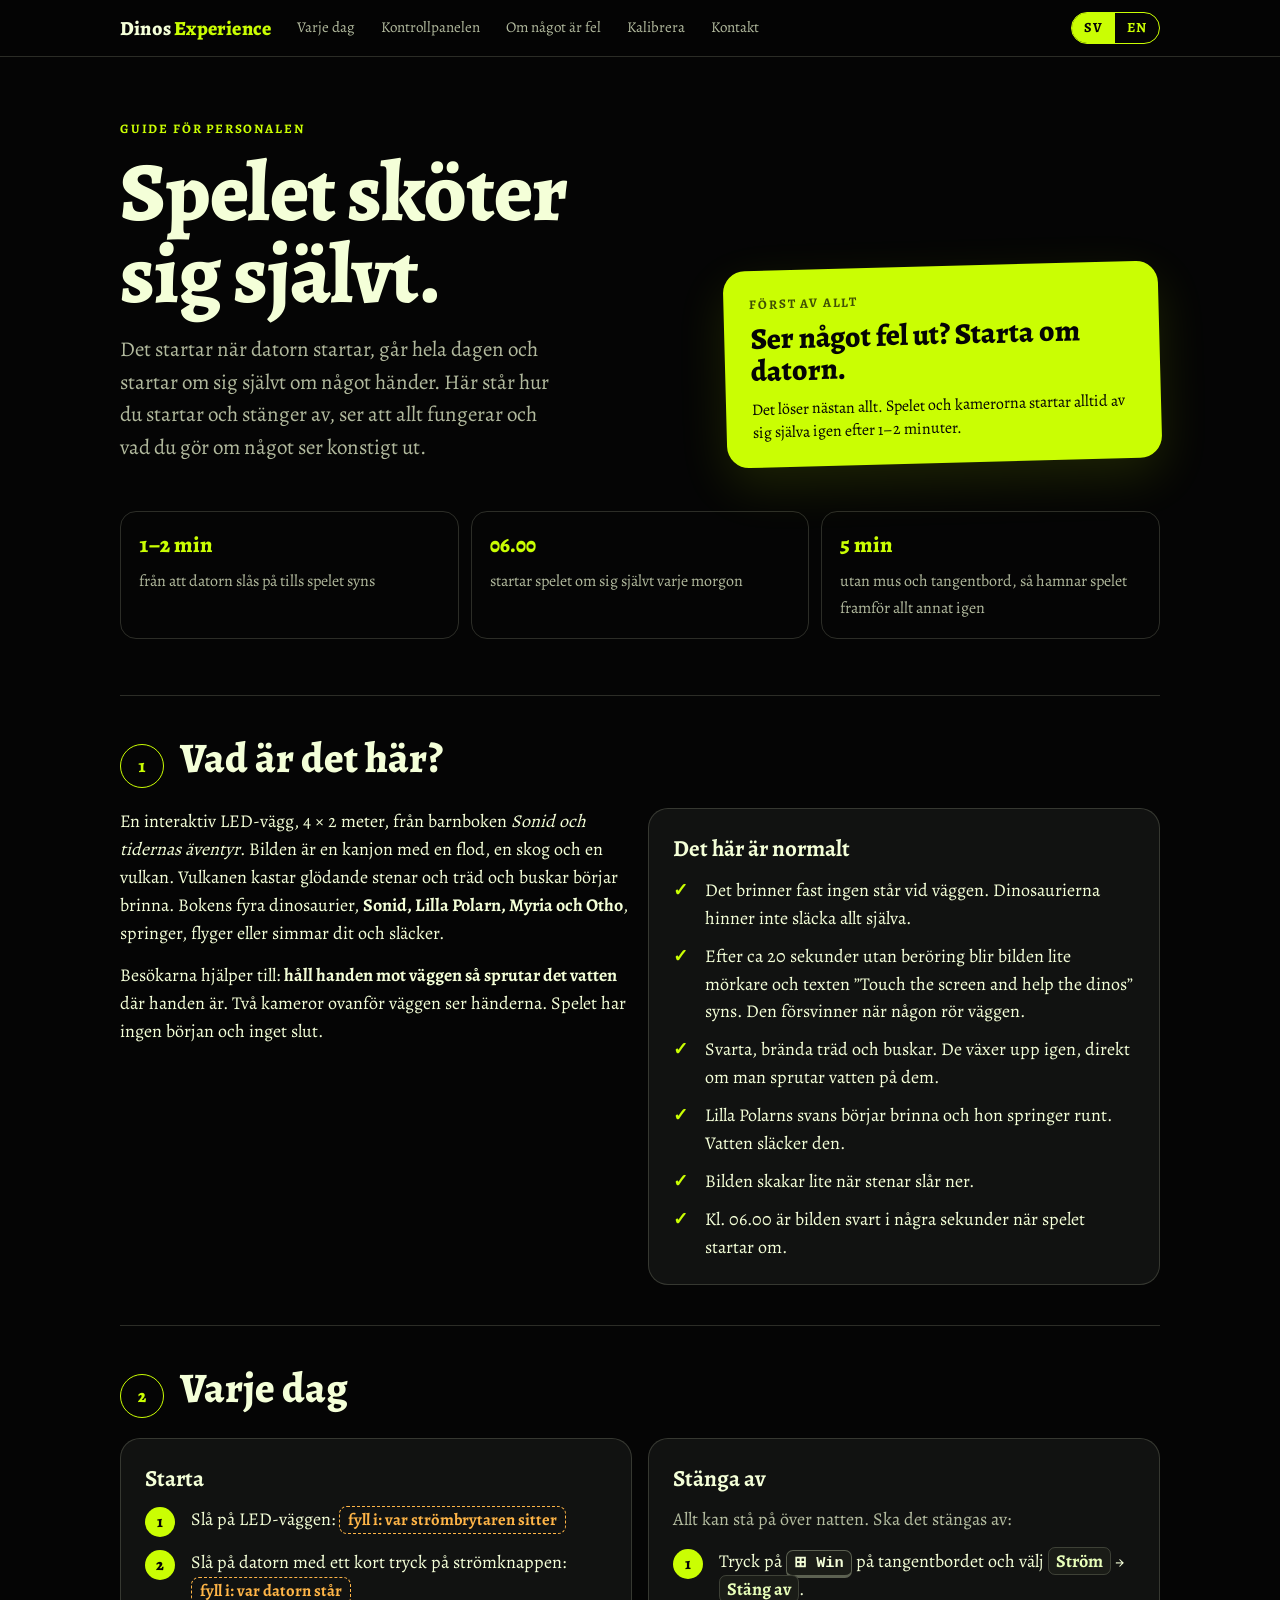
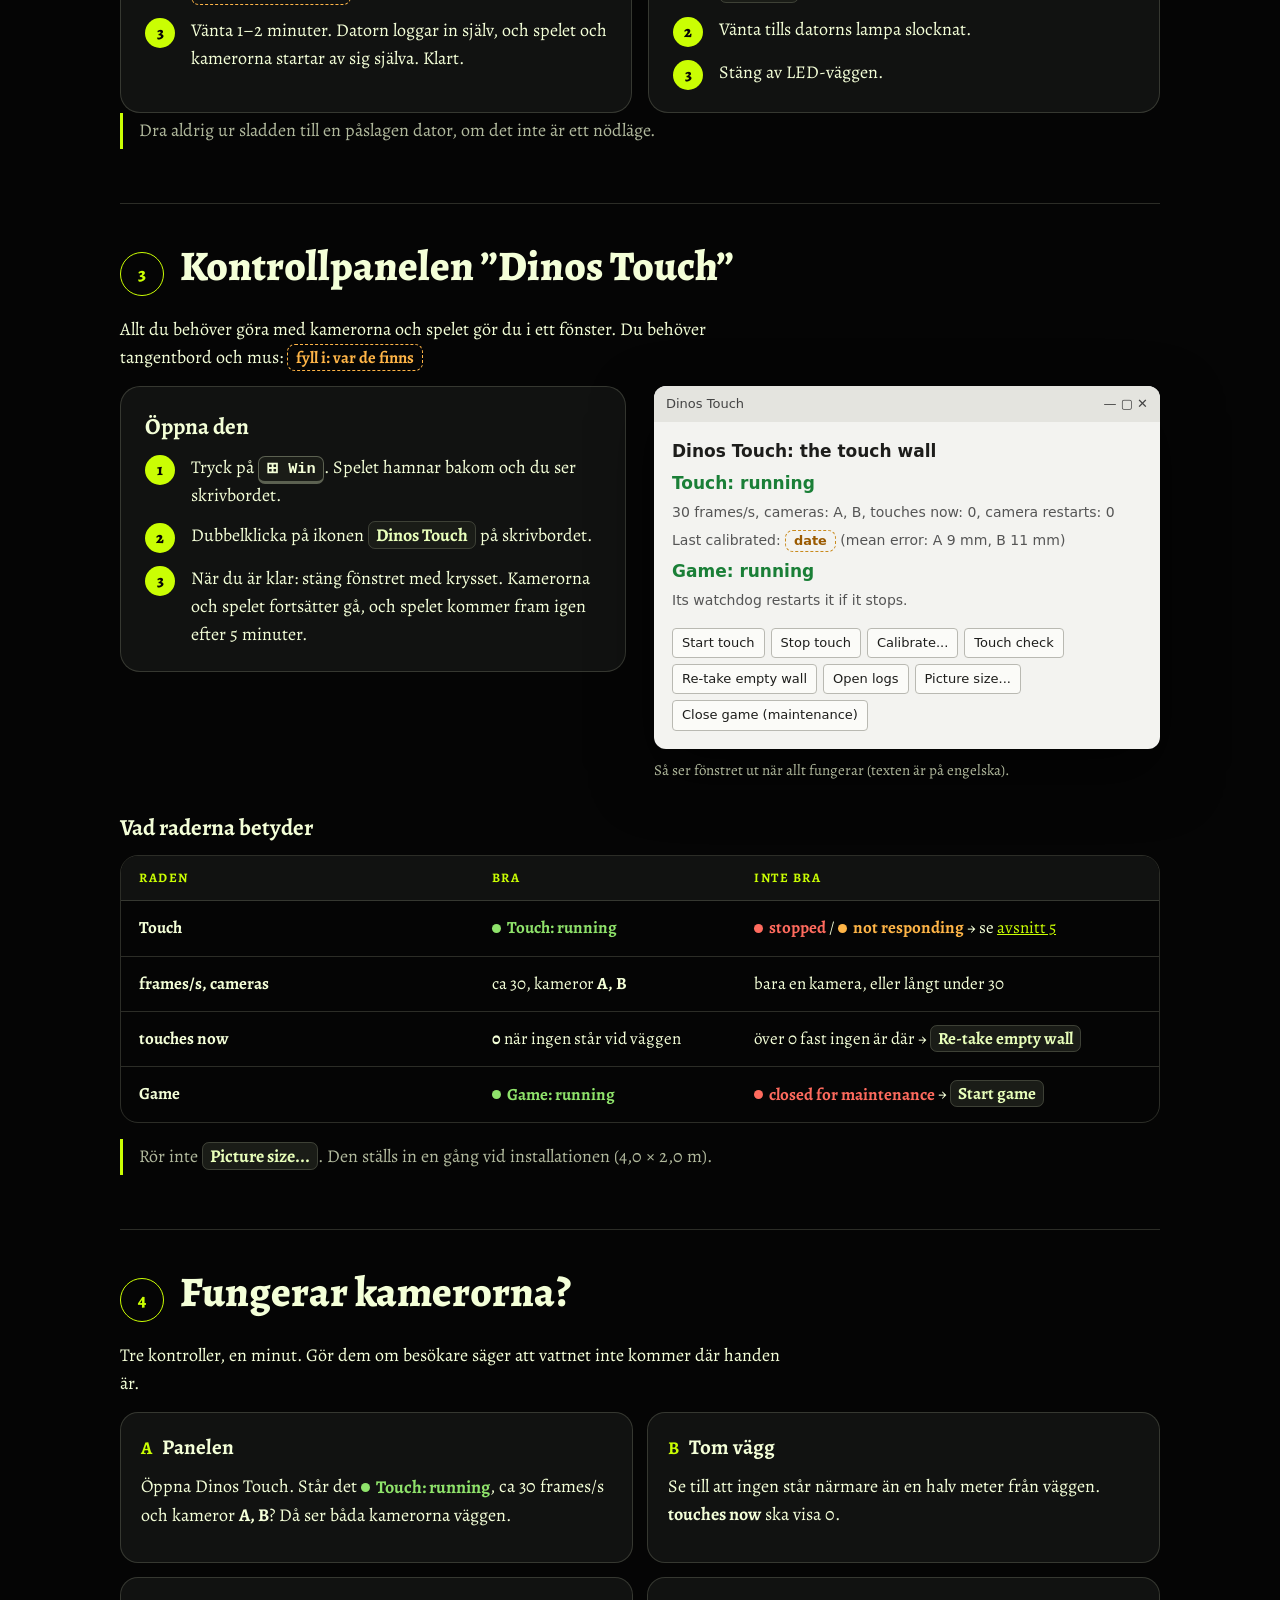
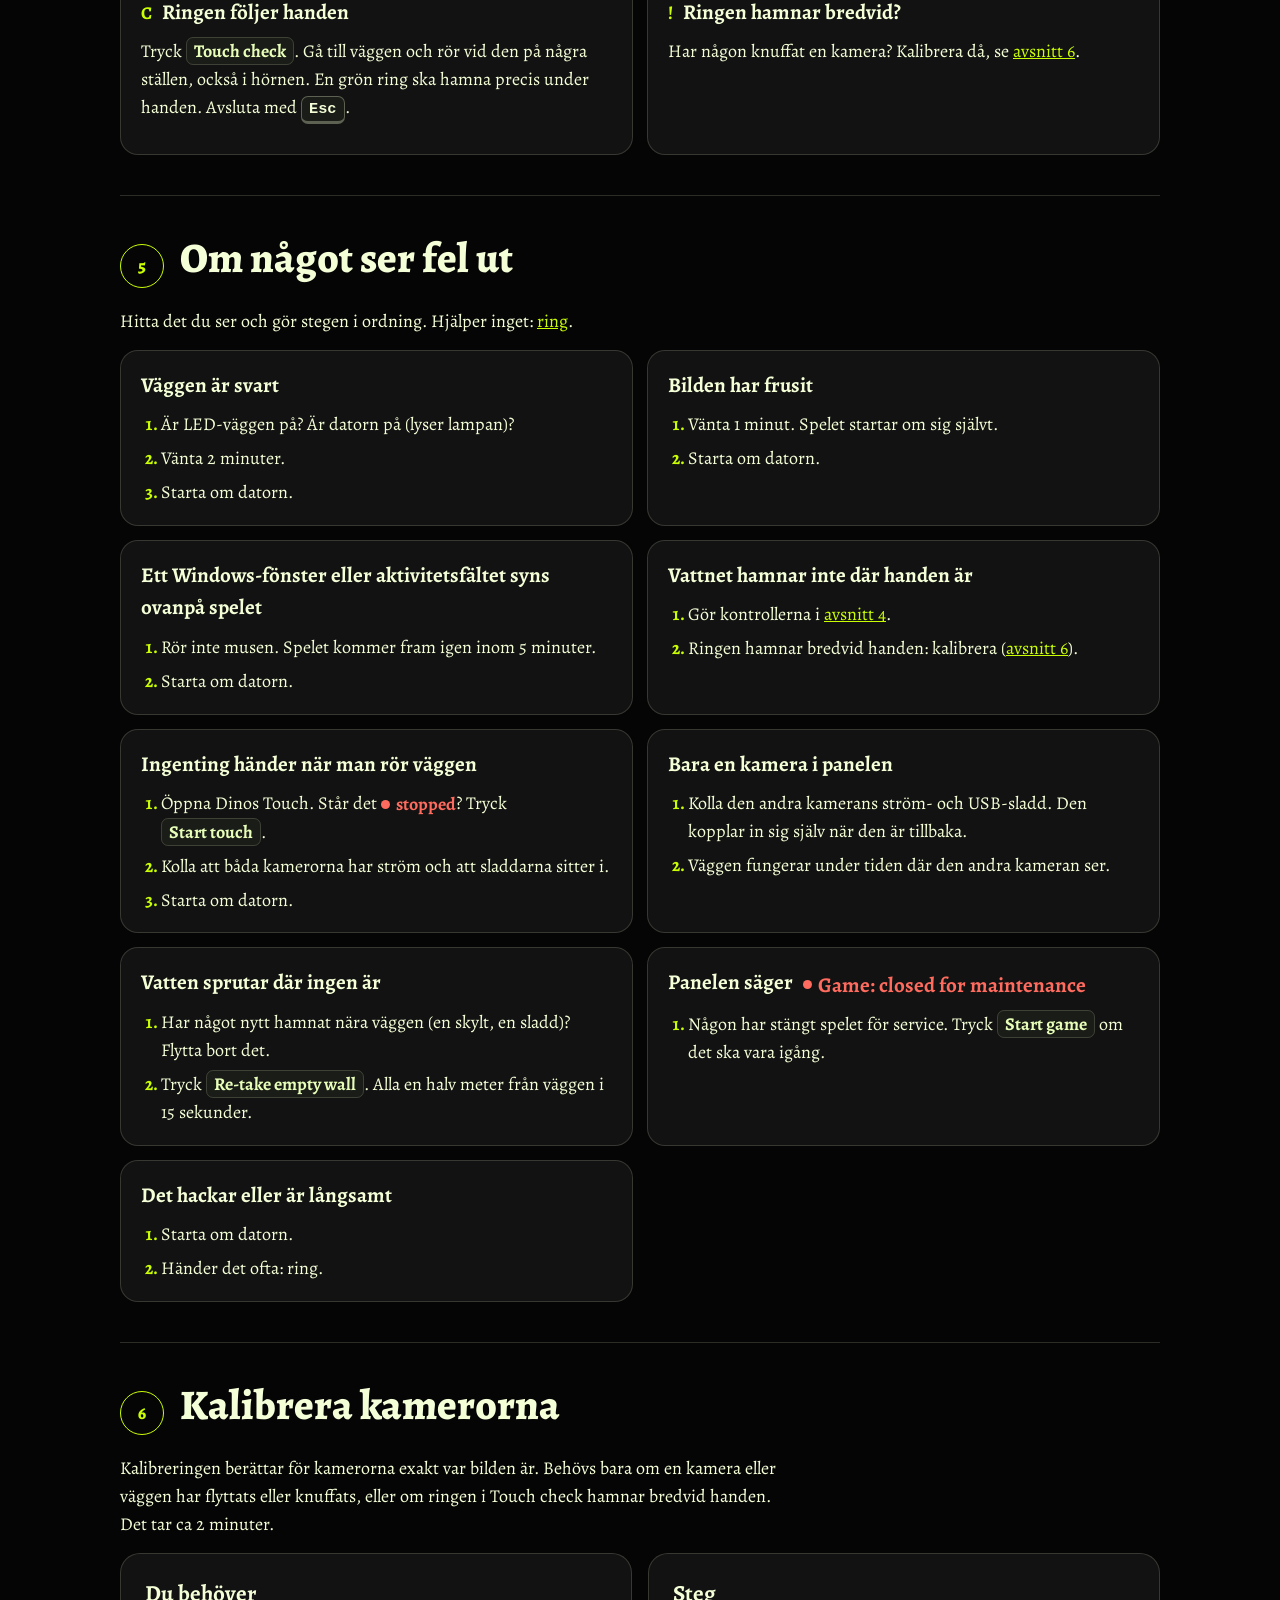
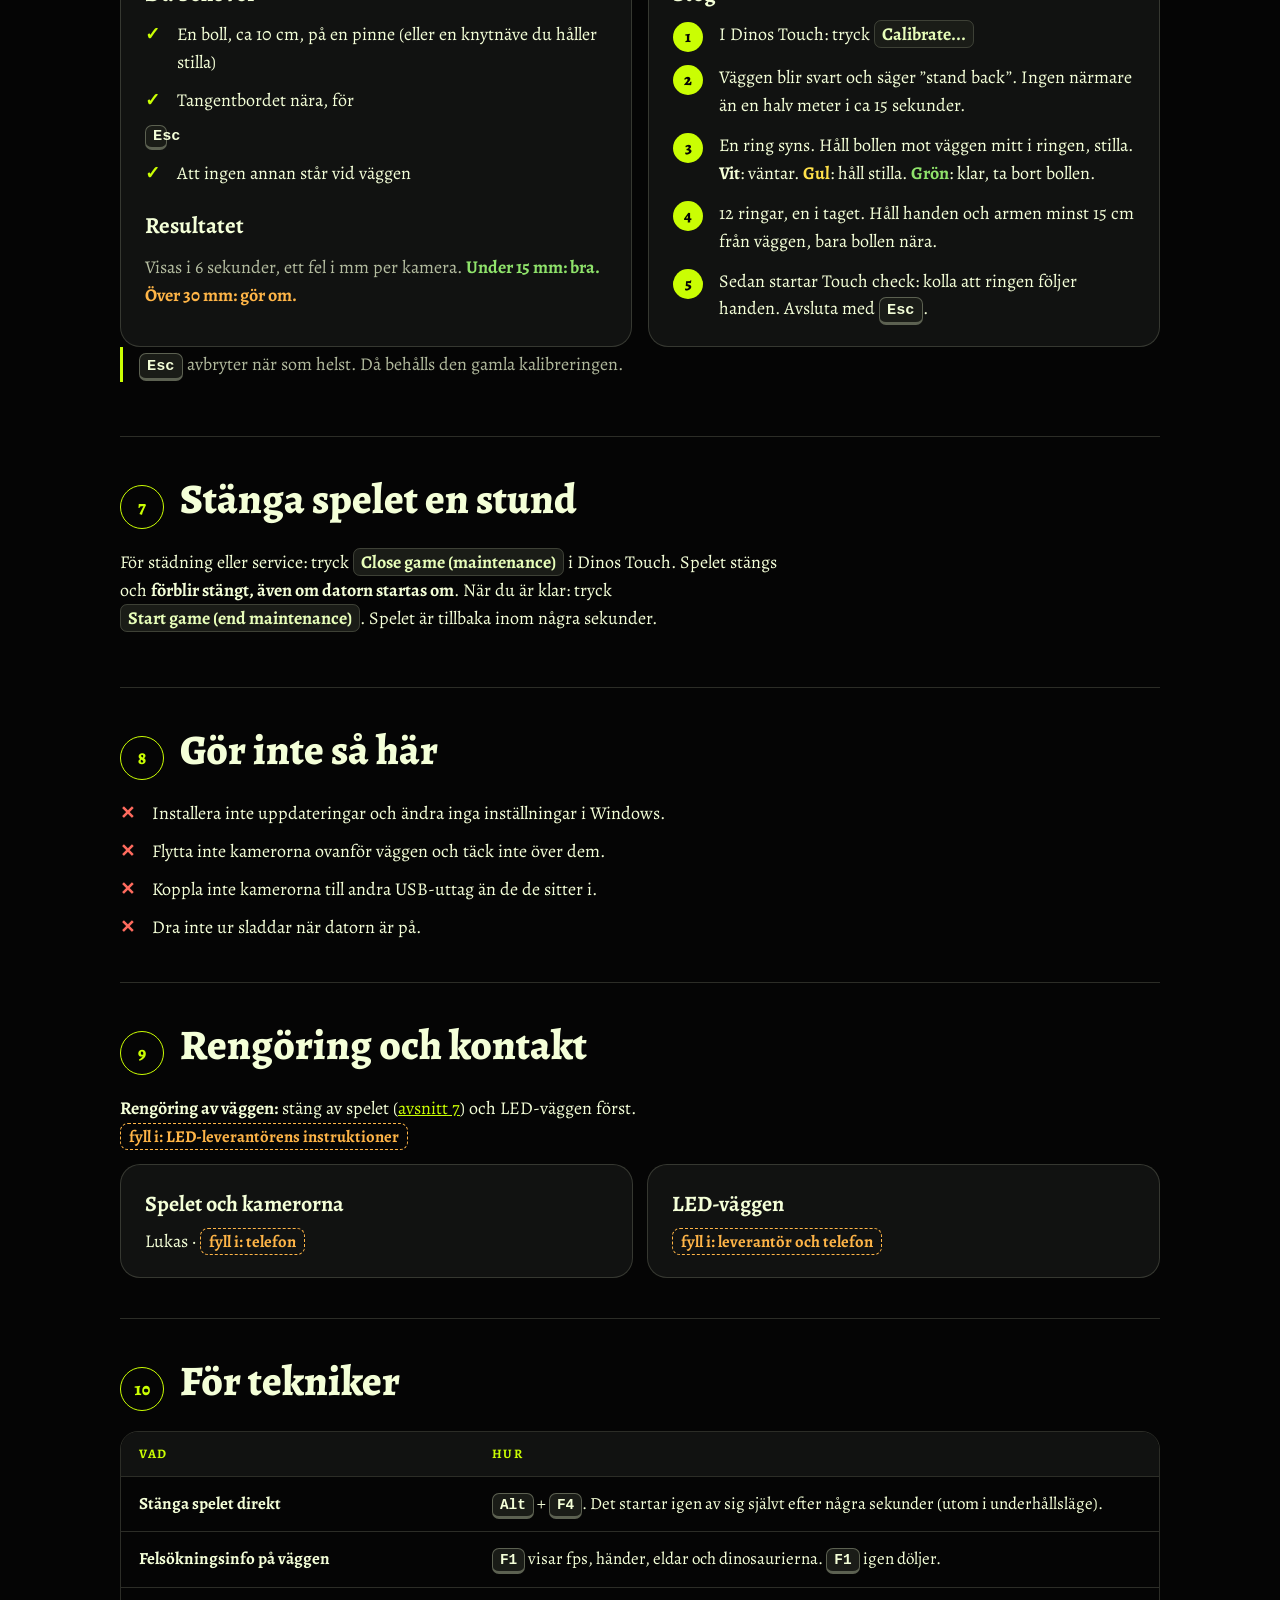
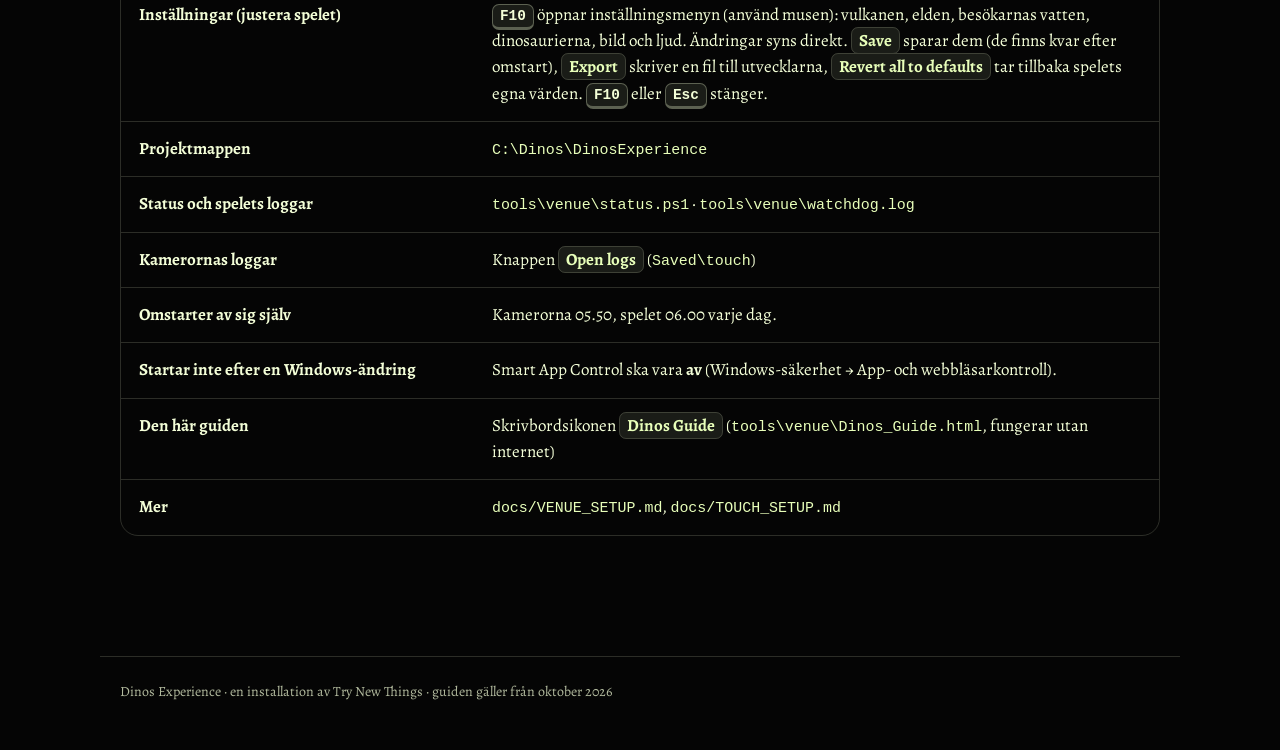
==== commit f99973d0: "Dinos Experience guide: technician row for the in-game settings menu (F10)" ====
--- a/dinos-guide/index.html
+++ b/dinos-guide/index.html
@@ -493,13 +493,13 @@
         <tbody>
           <tr><td>Stänga spelet direkt</td><td><kbd>Alt</kbd> + <kbd>F4</kbd>. Det startar igen av sig självt efter några sekunder (utom i underhållsläge).</td></tr>
           <tr><td>Felsökningsinfo på väggen</td><td><kbd>F1</kbd> visar fps, händer, eldar och dinosaurierna. <kbd>F1</kbd> igen döljer.</td></tr>
+          <tr><td>Inställningar (justera spelet)</td><td><kbd>F10</kbd> öppnar inställningsmenyn (använd musen): vulkanen, elden, besökarnas vatten, dinosaurierna, bild och ljud. Ändringar syns direkt. <span class="ui">Save</span> sparar dem (de finns kvar efter omstart), <span class="ui">Export</span> skriver en fil till utvecklarna, <span class="ui">Revert all to defaults</span> tar tillbaka spelets egna värden. <kbd>F10</kbd> eller <kbd>Esc</kbd> stänger.</td></tr>
           <tr><td>Projektmappen</td><td><code>C:\Dinos\DinosExperience</code></td></tr>
           <tr><td>Status och spelets loggar</td><td><code>tools\venue\status.ps1</code> · <code>tools\venue\watchdog.log</code></td></tr>
           <tr><td>Kamerornas loggar</td><td>Knappen <span class="ui">Open logs</span> (<code>Saved\touch</code>)</td></tr>
           <tr><td>Omstarter av sig själv</td><td>Kamerorna 05.50, spelet 06.00 varje dag.</td></tr>
           <tr><td>Startar inte efter en Windows-ändring</td><td>Smart App Control ska vara <b>av</b> (Windows-säkerhet → App- och webbläsarkontroll).</td></tr>
-          <tr><td>Den här guiden</td><td>Skrivbordsikonen <span class="ui">Dinos Guide</span> (<code>tools-enue\Dinos_Guide.html</code>, fungerar utan internet)</td></tr>
+          <tr><td>Den här guiden</td><td>Skrivbordsikonen <span class="ui">Dinos Guide</span> (<code>tools\venue\Dinos_Guide.html</code>, fungerar utan internet)</td></tr>
           <tr><td>Mer</td><td><code>docs/VENUE_SETUP.md</code>, <code>docs/TOUCH_SETUP.md</code></td></tr>
         </tbody>
       </table>
@@ -508,13 +508,13 @@
         <tbody>
           <tr><td>Close the game at once</td><td><kbd>Alt</kbd> + <kbd>F4</kbd>. It starts again by itself after a few seconds (except in maintenance mode).</td></tr>
           <tr><td>Debug info on the wall</td><td><kbd>F1</kbd> shows fps, hands, fires and the dinosaurs. <kbd>F1</kbd> again hides it.</td></tr>
+          <tr><td>Settings (tune the game)</td><td><kbd>F10</kbd> opens the settings menu (use the mouse): the volcano, the fire, the visitors' water, the dinosaurs, picture and sound. Changes show at once. <span class="ui">Save</span> keeps them (they survive a restart), <span class="ui">Export</span> writes a file for the developers, <span class="ui">Revert all to defaults</span> brings back the game's own values. <kbd>F10</kbd> or <kbd>Esc</kbd> closes it.</td></tr>
           <tr><td>Project folder</td><td><code>C:\Dinos\DinosExperience</code></td></tr>
           <tr><td>Status and game logs</td><td><code>tools\venue\status.ps1</code> · <code>tools\venue\watchdog.log</code></td></tr>
           <tr><td>Camera logs</td><td>The <span class="ui">Open logs</span> button (<code>Saved\touch</code>)</td></tr>
           <tr><td>Automatic restarts</td><td>Cameras 05:50, game 06:00 every day.</td></tr>
           <tr><td>Won't start after a Windows change</td><td>Smart App Control must be <b>off</b> (Windows Security → App &amp; browser control).</td></tr>
-          <tr><td>This guide</td><td>The desktop icon <span class="ui">Dinos Guide</span> (<code>tools-enue\Dinos_Guide.html</code>, works without internet)</td></tr>
+          <tr><td>This guide</td><td>The desktop icon <span class="ui">Dinos Guide</span> (<code>tools\venue\Dinos_Guide.html</code>, works without internet)</td></tr>
           <tr><td>More</td><td><code>docs/VENUE_SETUP.md</code>, <code>docs/TOUCH_SETUP.md</code></td></tr>
         </tbody>
       </table>
